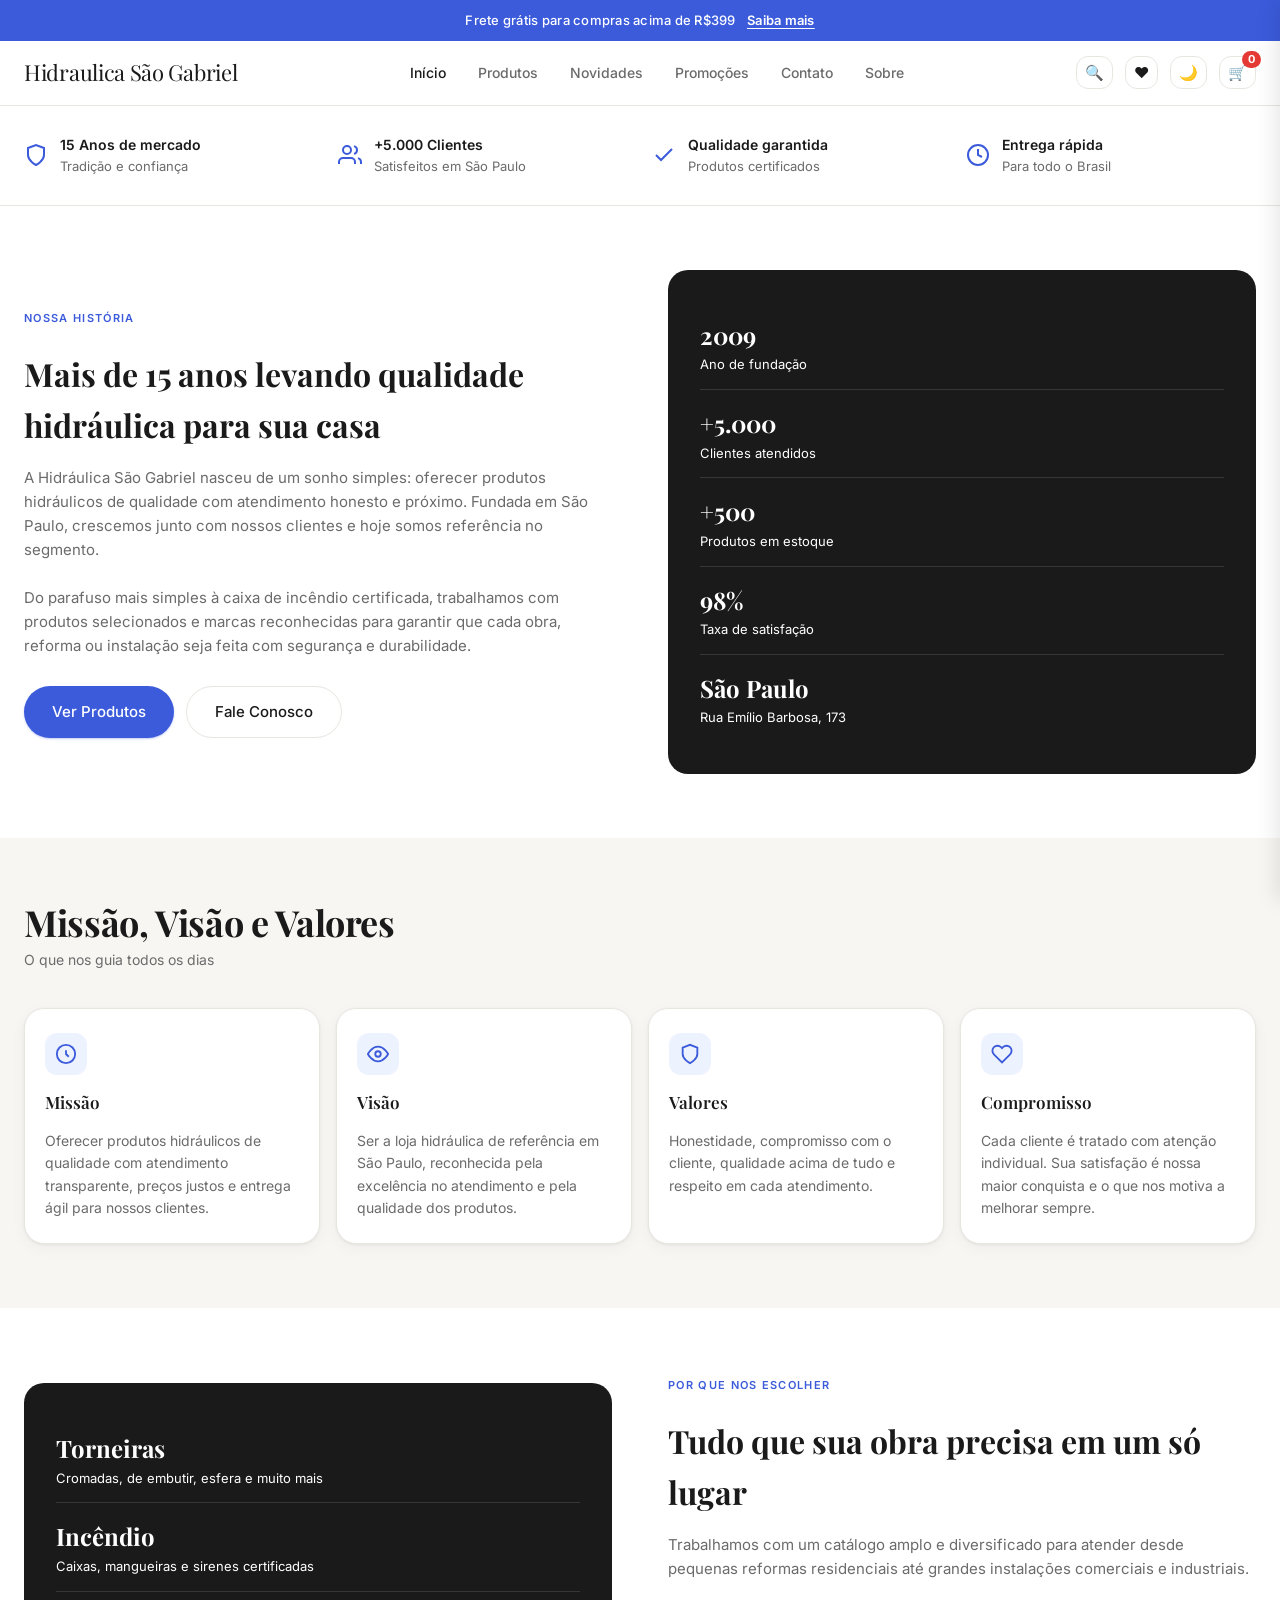
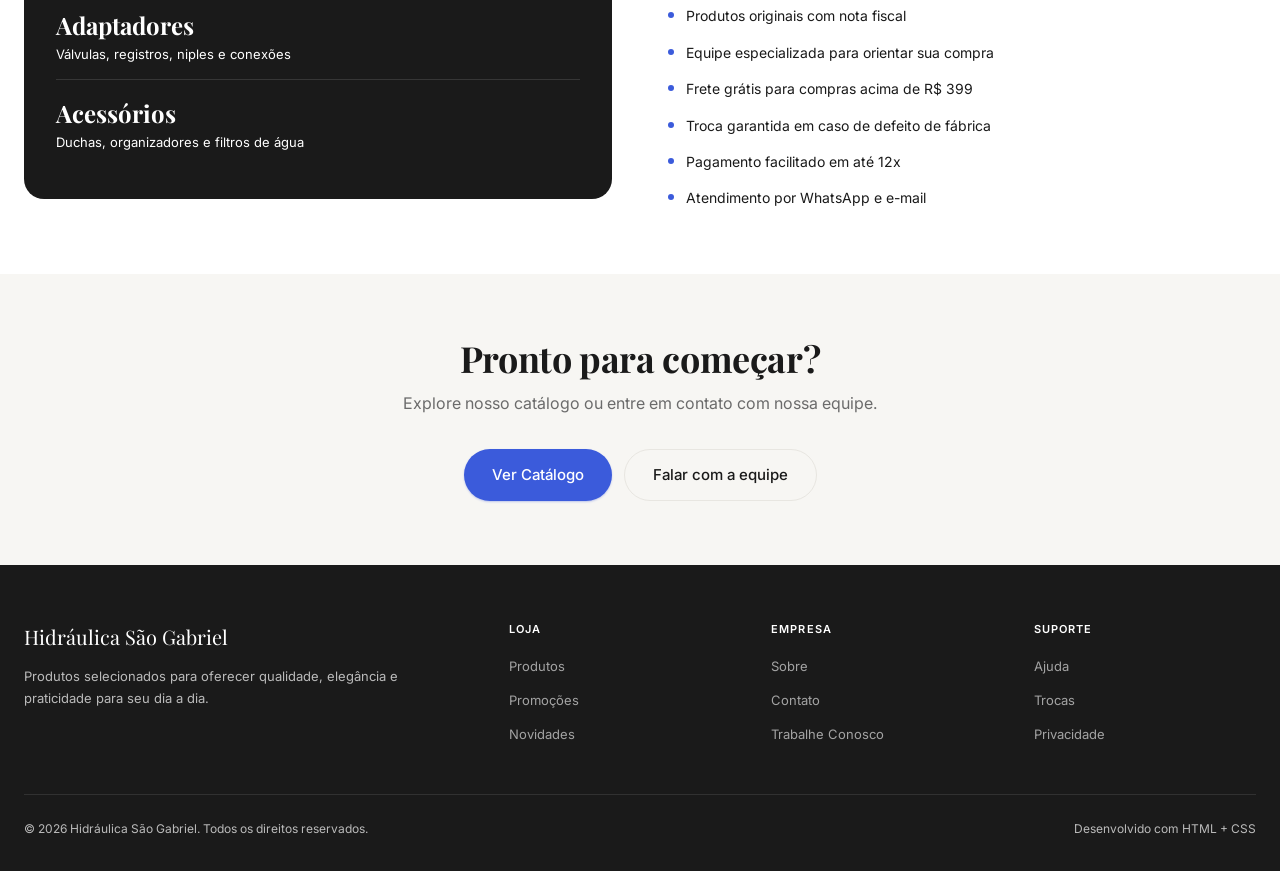
==== sobre.html @ 2b8fba4f "Add sobre.html with company information" ====
<!DOCTYPE html>
<html lang="pt-BR">
<head>
    <meta charset="UTF-8">
    <meta name="viewport" content="width=device-width, initial-scale=1.0">
    <title>Sobre — Hidráulica São Gabriel</title>
    <link rel="stylesheet" href="style.css">
</head>
<body>

    <!-- Banner -->
    <div class="promo-banner">
        Frete grátis para compras acima de R$399
        <a href="#">Saiba mais</a>
    </div>

    <!-- Header -->
    <header class="header">
        <div class="container header__inner">

            <a href="index.html" class="header__logo">
                Hidraulica São Gabriel
            </a>

             <nav>
                <ul class="header__nav">
                    <li><a href="index.html" class="active">Início</a></li>
                    <li><a href="produtos.html">Produtos</a></li>
                    <li><a href="novidades.html">Novidades</a></li>
                    <li><a href="promocoes.html">Promoções</a></li>
                    <li><a href="contato.html">Contato</a></li>
                    <li><a href="Sobree.html">Sobre</a></li>
                </ul>
            </nav>

            <div class="header__actions">
                <button class="btn--icon">🔍</button>
                <button class="btn--icon">❤️</button>
                <button class="btn--icon" id="theme-toggle">🌙</button>
                <button class="btn--icon" id="cart-toggle">
                    🛒
                    <span class="cart-count" id="cart-count">0</span>
                </button>
            </div>

        </div>
    </header>

    <!-- Trust Bar -->
    <div class="trust-bar">
        <div class="container">
            <div class="trust-bar__grid">

                <div class="trust-bar__item">
                    <svg width="24" height="24" fill="none" stroke="currentColor" stroke-width="2" viewBox="0 0 24 24">
                        <path d="M12 22s8-4 8-10V5l-8-3-8 3v7c0 6 8 10 8 10z"/>
                    </svg>
                    <div>
                        <strong>15 Anos de mercado</strong>
                        Tradição e confiança
                    </div>
                </div>

                <div class="trust-bar__item">
                    <svg width="24" height="24" fill="none" stroke="currentColor" stroke-width="2" viewBox="0 0 24 24">
                        <path d="M17 21v-2a4 4 0 0 0-4-4H5a4 4 0 0 0-4 4v2"/><circle cx="9" cy="7" r="4"/><path d="M23 21v-2a4 4 0 0 0-3-3.87"/><path d="M16 3.13a4 4 0 0 1 0 7.75"/>
                    </svg>
                    <div>
                        <strong>+5.000 Clientes</strong>
                        Satisfeitos em São Paulo
                    </div>
                </div>

                <div class="trust-bar__item">
                    <svg width="24" height="24" fill="none" stroke="currentColor" stroke-width="2" viewBox="0 0 24 24">
                        <polyline points="20 6 9 17 4 12"/>
                    </svg>
                    <div>
                        <strong>Qualidade garantida</strong>
                        Produtos certificados
                    </div>
                </div>

                <div class="trust-bar__item">
                    <svg width="24" height="24" fill="none" stroke="currentColor" stroke-width="2" viewBox="0 0 24 24">
                        <circle cx="12" cy="12" r="10"/><polyline points="12 6 12 12 16 14"/>
                    </svg>
                    <div>
                        <strong>Entrega rápida</strong>
                        Para todo o Brasil
                    </div>
                </div>

            </div>
        </div>
    </div>

    <!-- Hero da página Sobre -->
    <section class="section">
        <div class="container">
            <div class="about-strip">

                <div>
                    <span class="hero__eyebrow">Nossa História</span>
                    <h1 class="about-strip__title">
                        Mais de 15 anos levando qualidade hidráulica para sua casa
                    </h1>
                    <p class="about-strip__text">
                        A Hidráulica São Gabriel nasceu de um sonho simples: oferecer produtos hidráulicos de qualidade com atendimento honesto e próximo. Fundada em São Paulo, crescemos junto com nossos clientes e hoje somos referência no segmento.
                    </p>
                    <p class="about-strip__text">
                        Do parafuso mais simples à caixa de incêndio certificada, trabalhamos com produtos selecionados e marcas reconhecidas para garantir que cada obra, reforma ou instalação seja feita com segurança e durabilidade.
                    </p>
                    <div style="display:flex; gap:12px; flex-wrap:wrap; margin-top:28px;">
                        <a href="produtos.html" class="btn btn--primary btn--lg">Ver Produtos</a>
                        <a href="contato.html" class="btn btn--ghost btn--lg">Fale Conosco</a>
                    </div>
                </div>

                <div class="about-strip__panel">
                    <div class="stat">
                        <strong>2009</strong>
                        Ano de fundação
                    </div>
                    <div class="stat">
                        <strong>+5.000</strong>
                        Clientes atendidos
                    </div>
                    <div class="stat">
                        <strong>+500</strong>
                        Produtos em estoque
                    </div>
                    <div class="stat">
                        <strong>98%</strong>
                        Taxa de satisfação
                    </div>
                    <div class="stat">
                        <strong>São Paulo</strong>
                        Rua Emílio Barbosa, 173
                    </div>
                </div>

            </div>
        </div>
    </section>

    <!-- Missão, Visão e Valores -->
    <section class="section section--surface">
        <div class="container">

            <div class="section-header">
                <div>
                    <h2 class="section-header__title">Missão, Visão e Valores</h2>
                    <p class="section-header__sub">O que nos guia todos os dias</p>
                </div>
            </div>

            <div class="categories-grid">

                <div class="category-card">
                    <div class="category-card__icon">
                        <svg width="22" height="22" fill="none" stroke="currentColor" stroke-width="2" viewBox="0 0 24 24">
                            <circle cx="12" cy="12" r="10"/><path d="M12 8v4l3 3"/>
                        </svg>
                    </div>
                    <div class="category-card__name">Missão</div>
                    <p class="category-card__count" style="font-size:14px; line-height:1.6;">
                        Oferecer produtos hidráulicos de qualidade com atendimento transparente, preços justos e entrega ágil para nossos clientes.
                    </p>
                </div>

                <div class="category-card">
                    <div class="category-card__icon">
                        <svg width="22" height="22" fill="none" stroke="currentColor" stroke-width="2" viewBox="0 0 24 24">
                            <path d="M1 12s4-8 11-8 11 8 11 8-4 8-11 8-11-8-11-8z"/><circle cx="12" cy="12" r="3"/>
                        </svg>
                    </div>
                    <div class="category-card__name">Visão</div>
                    <p class="category-card__count" style="font-size:14px; line-height:1.6;">
                        Ser a loja hidráulica de referência em São Paulo, reconhecida pela excelência no atendimento e pela qualidade dos produtos.
                    </p>
                </div>

                <div class="category-card">
                    <div class="category-card__icon">
                        <svg width="22" height="22" fill="none" stroke="currentColor" stroke-width="2" viewBox="0 0 24 24">
                            <path d="M12 22s8-4 8-10V5l-8-3-8 3v7c0 6 8 10 8 10z"/>
                        </svg>
                    </div>
                    <div class="category-card__name">Valores</div>
                    <p class="category-card__count" style="font-size:14px; line-height:1.6;">
                        Honestidade, compromisso com o cliente, qualidade acima de tudo e respeito em cada atendimento.
                    </p>
                </div>

                <div class="category-card">
                    <div class="category-card__icon">
                        <svg width="22" height="22" fill="none" stroke="currentColor" stroke-width="2" viewBox="0 0 24 24">
                            <path d="M20.84 4.61a5.5 5.5 0 0 0-7.78 0L12 5.67l-1.06-1.06a5.5 5.5 0 0 0-7.78 7.78l1.06 1.06L12 21.23l7.78-7.78 1.06-1.06a5.5 5.5 0 0 0 0-7.78z"/>
                        </svg>
                    </div>
                    <div class="category-card__name">Compromisso</div>
                    <p class="category-card__count" style="font-size:14px; line-height:1.6;">
                        Cada cliente é tratado com atenção individual. Sua satisfação é nossa maior conquista e o que nos motiva a melhorar sempre.
                    </p>
                </div>

            </div>
        </div>
    </section>

    <!-- Por que nos escolher -->
    <section class="section">
        <div class="container">
            <div class="about-strip">

                <div class="about-strip__panel">
                    <div class="stat">
                        <strong>Torneiras</strong>
                        Cromadas, de embutir, esfera e muito mais
                    </div>
                    <div class="stat">
                        <strong>Incêndio</strong>
                        Caixas, mangueiras e sirenes certificadas
                    </div>
                    <div class="stat">
                        <strong>Adaptadores</strong>
                        Válvulas, registros, niples e conexões
                    </div>
                    <div class="stat">
                        <strong>Acessórios</strong>
                        Duchas, organizadores e filtros de água
                    </div>
                </div>

                <div>
                    <span class="hero__eyebrow">Por que nos escolher</span>
                    <h2 class="about-strip__title">
                        Tudo que sua obra precisa em um só lugar
                    </h2>
                    <p class="about-strip__text">
                        Trabalhamos com um catálogo amplo e diversificado para atender desde pequenas reformas residenciais até grandes instalações comerciais e industriais.
                    </p>
                    <ul class="about-strip__list">
                        <li>Produtos originais com nota fiscal</li>
                        <li>Equipe especializada para orientar sua compra</li>
                        <li>Frete grátis para compras acima de R$ 399</li>
                        <li>Troca garantida em caso de defeito de fábrica</li>
                        <li>Pagamento facilitado em até 12x</li>
                        <li>Atendimento por WhatsApp e e-mail</li>
                    </ul>
                </div>

            </div>
        </div>
    </section>

    <!-- CTA final -->
    <section class="section section--surface">
        <div class="container text-center">
            <h2 class="section-header__title">Pronto para começar?</h2>
            <p class="text-muted" style="margin-top:12px; margin-bottom:32px; font-size:16px;">
                Explore nosso catálogo ou entre em contato com nossa equipe.
            </p>
            <div style="display:flex; gap:12px; justify-content:center; flex-wrap:wrap;">
                <a href="produtos.html" class="btn btn--primary btn--lg">Ver Catálogo</a>
                <a href="contato.html" class="btn btn--ghost btn--lg">Falar com a equipe</a>
            </div>
        </div>
    </section>

    <!-- Footer -->
    <footer class="footer">
        <div class="container">
            <div class="footer__grid">

                <div>
                    <div class="footer__logo">Hidráulica São Gabriel</div>
                    <p class="footer__desc">Produtos selecionados para oferecer qualidade, elegância e praticidade para seu dia a dia.</p>
                </div>

                <div>
                    <h4 class="footer__heading">Loja</h4>
                    <ul class="footer__links">
                        <li><a href="produtos.html">Produtos</a></li>
                        <li><a href="#">Promoções</a></li>
                        <li><a href="#">Novidades</a></li>
                    </ul>
                </div>

                <div>
                    <h4 class="footer__heading">Empresa</h4>
                    <ul class="footer__links">
                        <li><a href="sobre.html">Sobre</a></li>
                        <li><a href="contato.html">Contato</a></li>
                        <li><a href="#">Trabalhe Conosco</a></li>
                    </ul>
                </div>

                <div>
                    <h4 class="footer__heading">Suporte</h4>
                    <ul class="footer__links">
                        <li><a href="#">Ajuda</a></li>
                        <li><a href="#">Trocas</a></li>
                        <li><a href="#">Privacidade</a></li>
                    </ul>
                </div>

            </div>

            <div class="footer__bottom">
                <span>©️ 2026 Hidráulica São Gabriel. Todos os direitos reservados.</span>
                <span>Desenvolvido com HTML + CSS</span>
            </div>
        </div>
    </footer>

    <!-- Carrinho lateral -->
    <div class="cart-overlay" id="cart-overlay"></div>

    <aside class="cart-sidebar" id="cart-sidebar">
        <div class="cart-sidebar__header">
            <h3>Seu carrinho</h3>
            <button class="cart-close" id="cart-close">✕</button>
        </div>
        <div class="cart-sidebar__items" id="cart-items"></div>
        <div class="cart-sidebar__footer">
            <div class="cart-total">
                <span>Total</span>
                <span id="cart-total">R$ 0,00</span>
            </div>
            <button class="btn btn--primary" style="width:100%;">Finalizar Compra</button>
        </div>
    </aside>

    <script src="cart.js"></script>
    <script>
    const themeBtn = document.getElementById("theme-toggle");

    themeBtn.addEventListener("click", () => {
        document.body.classList.toggle("dark-mode");
        if (document.body.classList.contains("dark-mode")) {
            themeBtn.textContent = "☀️";
            localStorage.setItem("theme", "dark");
        } else {
            themeBtn.textContent = "🌙";
            localStorage.setItem("theme", "light");
        }
    });

    if (localStorage.getItem("theme") === "dark") {
        document.body.classList.add("dark-mode");
        themeBtn.textContent = "☀️";
    }
    </script>

</body>
</html>
---- style.css ----
@import url('https://fonts.googleapis.com/css2?family=Inter:wght@300;400;500;600&family=Playfair+Display:wght@600&display=swap');

/* ── Tokens ─────────────────────────────────── */
:root {
  --color-bg:        #FFFFFF;
  --color-surface:   #F7F6F3;
  --color-border:    #E8E6E1;
  --color-text:      #1A1A1A;
  --color-muted:     #6B6B6B;
  --color-accent:    #3B5BDB;
  --color-accent-dk: #2F4AC0;
  --color-danger:    #E03131;
  --color-success:   #2F9E44;

  --font-display: 'Playfair Display', Georgia, serif;
  --font-ui:      'Inter', system-ui, sans-serif;

  --radius-sm:  6px;
  --radius-md:  12px;
  --radius-lg:  20px;
  --radius-pill: 999px;

  --shadow-card:  0 1px 3px rgba(0,0,0,.06), 0 4px 16px rgba(0,0,0,.04);
  --shadow-hover: 0 4px 12px rgba(0,0,0,.10), 0 12px 32px rgba(0,0,0,.08);
  --shadow-btn:   0 1px 2px rgba(59,91,219,.30);

  --transition: 200ms cubic-bezier(.4,0,.2,1);
  --max-width: 1280px;
}

/* ── Reset leve ─────────────────────────────── */
*, *::before, *::after { box-sizing: border-box; margin: 0; padding: 0; }
html { scroll-behavior: smooth; }
body {
  font-family: var(--font-ui);
  font-size: 15px;
  line-height: 1.6;
  color: var(--color-text);
  background: var(--color-bg);
  -webkit-font-smoothing: antialiased;
}
img { display: block; max-width: 100%; }
a { color: inherit; text-decoration: none; }
button, input, select, textarea {
  font-family: inherit;
  font-size: inherit;
}

/* ── Layout ─────────────────────────────────── */
.container {
  width: 100%;
  max-width: var(--max-width);
  margin-inline: auto;
  padding-inline: 24px;
}

.section {
  padding-block: 64px;
}

.section--surface {
  background: var(--color-surface);
}

/* ── Header / Nav ───────────────────────────── */
.header {
  position: sticky;
  top: 0;
  z-index: 100;
  background: rgba(255,255,255,.92);
  backdrop-filter: blur(12px);
  border-bottom: 1px solid var(--color-border);
}

.header__inner {
  display: flex;
  align-items: center;
  justify-content: space-between;
  height: 64px;
}

.header__logo {
  font-family: var(--font-display);
  font-size: 22px;
  letter-spacing: -.3px;
  color: var(--color-text);
}

.header__nav {
  display: flex;
  align-items: center;
  gap: 32px;
  list-style: none;
}

.header__nav a {
  font-size: 14px;
  font-weight: 500;
  color: var(--color-muted);
  transition: color var(--transition);
}

.header__nav a:hover,
.header__nav a.active {
  color: var(--color-text);
}

.header__actions {
  display: flex;
  align-items: center;
  gap: 12px;
}

/* ── Hero ───────────────────────────────────── */
  .hero {
    padding-block: 96px 80px;
    text-align: center;
    position: relative;
    background: var(--color-bg);
}


.hero__eyebrow {
  display: inline-block;
  font-size: 11px;
  font-weight: 600;
  letter-spacing: .12em;
  text-transform: uppercase;
  color: var(--color-accent);
  margin-bottom: 20px;
}

.hero__title {
  font-family: var(--font-display);
  font-size: clamp(36px, 5vw, 64px);
  line-height: 1.1;
  letter-spacing: -.02em;
  max-width: 700px;
  margin-inline: auto;
  margin-bottom: 20px;
}

.hero__subtitle {
  font-size: 17px;
  color: var(--color-muted);
  max-width: 480px;
  margin-inline: auto;
  margin-bottom: 36px;
}

.hero__actions {
  display: flex;
  align-items: center;
  justify-content: center;
  gap: 12px;
  flex-wrap: wrap;
}

/* ── Botões ─────────────────────────────────── */
.btn {
  display: inline-flex;
  align-items: center;
  justify-content: center;
  gap: 8px;
  padding: 10px 22px;
  border-radius: var(--radius-pill);
  font-size: 14px;
  font-weight: 500;
  cursor: pointer;
  border: none;
  transition: all var(--transition);
  white-space: nowrap;
}

.btn--primary {
  background: var(--color-accent);
  color: #fff;
  box-shadow: var(--shadow-btn);
}
.btn--primary:hover {
  background: var(--color-accent-dk);
  box-shadow: 0 2px 8px rgba(59,91,219,.40);
  transform: translateY(-1px);
}
.btn--primary:active { transform: translateY(0); }

.btn--ghost {
  background: transparent;
  color: var(--color-text);
  border: 1.5px solid var(--color-border);
}
.btn--ghost:hover {
  border-color: var(--color-text);
  background: var(--color-surface);
}

.btn--sm { padding: 7px 16px; font-size: 13px; }
.btn--lg { padding: 13px 28px; font-size: 15px; }
.btn--icon {
  position: relative;
  padding: 8px;
  border-radius: var(--radius-md);
  background: transparent;
  border: 1.5px solid var(--color-border);
  color: var(--color-text);
  cursor: pointer;
  transition: all var(--transition);
  line-height: 1;
}
.btn--icon:hover { background: var(--color-surface); border-color: var(--color-text); }

/* ── Badge / Tag ────────────────────────────── */
.badge {
  display: inline-flex;
  align-items: center;
  padding: 3px 10px;
  border-radius: var(--radius-pill);
  font-size: 11px;
  font-weight: 600;
  letter-spacing: .04em;
  text-transform: uppercase;
}
.badge--new      { background: #EDF2FF; color: var(--color-accent); }
.badge--sale     { background: #FFF0F0; color: var(--color-danger); }
.badge--sold-out { background: var(--color-surface); color: var(--color-muted); }
.badge--success  { background: #EBFBEE; color: var(--color-success); }

/* ── Grid de produtos ───────────────────────── */
.products-grid {
  display: grid;
  grid-template-columns: repeat(auto-fill, minmax(240px, 1fr));
  gap: 24px;
}

/* ── Card de produto ────────────────────────── */
.product-card {
  background: var(--color-bg);
  border-radius: var(--radius-md);
  overflow: hidden;
  box-shadow: var(--shadow-card);
  transition: box-shadow var(--transition), transform var(--transition);
  cursor: pointer;
}
.product-card:hover {
  box-shadow: var(--shadow-hover);
  transform: translateY(-3px);
}

.product-card__image {
  aspect-ratio: 4 / 3;
  background: var(--color-surface);
  overflow: hidden;
  position: relative;
}
.product-card__image img {
  width: 100%;
  height: 100%;
  object-fit: cover;
  transition: transform 400ms ease;
}
.product-card:hover .product-card__image img {
  transform: scale(1.04);
}

.product-card__badges {
  position: absolute;
  top: 12px;
  left: 12px;
  display: flex;
  gap: 6px;
}

.product-card__wishlist {
  position: absolute;
  top: 10px;
  right: 10px;
  background: rgba(255,255,255,.85);
  backdrop-filter: blur(4px);
  border: none;
  border-radius: var(--radius-pill);
  width: 34px;
  height: 34px;
  display: flex;
  align-items: center;
  justify-content: center;
  cursor: pointer;
  color: var(--color-muted);
  transition: all var(--transition);
}
.product-card__wishlist:hover { color: var(--color-danger); }

.product-card__body {
  padding: 16px;
}

.product-card__category {
  font-size: 11px;
  font-weight: 600;
  letter-spacing: .08em;
  text-transform: uppercase;
  color: var(--color-muted);
  margin-bottom: 4px;
}

.product-card__name {
  font-size: 15px;
  font-weight: 500;
  line-height: 1.35;
  margin-bottom: 10px;
}

.product-card__footer {
  display: flex;
  align-items: center;
  justify-content: space-between;
}

.product-card__price {
  display: flex;
  align-items: baseline;
  gap: 6px;
}
.product-card__price .current {
  font-size: 17px;
  font-weight: 600;
}
.product-card__price .original {
  font-size: 13px;
  color: var(--color-muted);
  text-decoration: line-through;
}

/* ── Cabeçalho de seção ─────────────────────── */
.section-header {
  display: flex;
  align-items: flex-end;
  justify-content: space-between;
  margin-bottom: 36px;
  gap: 16px;
}
.section-header__title {
  font-family: var(--font-display);
  font-size: clamp(24px, 3vw, 36px);
  line-height: 1.15;
  letter-spacing: -.01em;
}
.section-header__sub {
  font-size: 14px;
  color: var(--color-muted);
  margin-top: 6px;
}

/* ── Banner promocional ─────────────────────── */
.promo-banner {
  background: var(--color-accent);
  color: #fff;
  text-align: center;
  padding: 10px 24px;
  font-size: 13px;
  font-weight: 500;
  letter-spacing: .02em;
}
.promo-banner a {
  color: #fff;
  text-decoration: underline;
  text-underline-offset: 3px;
  margin-left: 8px;
  font-weight: 600;
}

/* ── Filtros / Pills ────────────────────────── */
.filter-bar {
  display: flex;
  align-items: center;
  gap: 8px;
  flex-wrap: wrap;
  margin-bottom: 32px;
}

.filter-pill {
  padding: 6px 16px;
  border-radius: var(--radius-pill);
  border: 1.5px solid var(--color-border);
  font-size: 13px;
  font-weight: 500;
  cursor: pointer;
  background: var(--color-bg);
  color: var(--color-muted);
  transition: all var(--transition);
}
.filter-pill:hover  { border-color: var(--color-text); color: var(--color-text); }
.filter-pill.active { border-color: var(--color-accent); background: #EDF2FF; color: var(--color-accent); }

/* ── Campo de busca ─────────────────────────── */
.search-field {
  position: relative;
  width: 100%;
  max-width: 360px;
}
.search-field__icon {
  position: absolute;
  left: 14px;
  top: 50%;
  transform: translateY(-50%);
  color: var(--color-muted);
  pointer-events: none;
}
.search-field input {
  width: 100%;
  padding: 10px 14px 10px 42px;
  border: 1.5px solid var(--color-border);
  border-radius: var(--radius-pill);
  background: var(--color-surface);
  color: var(--color-text);
  font-size: 14px;
  outline: none;
  transition: border-color var(--transition), background var(--transition);
}
.search-field input::placeholder { color: var(--color-muted); }
.search-field input:focus {
  border-color: var(--color-accent);
  background: var(--color-bg);
}

/* ── Inputs genéricos ───────────────────────── */
.field { margin-bottom: 20px; }
.field label {
  display: block;
  font-size: 13px;
  font-weight: 500;
  margin-bottom: 6px;
}
.field input,
.field select,
.field textarea {
  width: 100%;
  padding: 10px 14px;
  border: 1.5px solid var(--color-border);
  border-radius: var(--radius-sm);
  background: var(--color-bg);
  color: var(--color-text);
  font-size: 14px;
  outline: none;
  transition: border-color var(--transition);
}
.field input:focus,
.field select:focus,
.field textarea:focus {
  border-color: var(--color-accent);
}
.field textarea { resize: vertical; min-height: 100px; }
.field .hint {
  font-size: 12px;
  color: var(--color-muted);
  margin-top: 5px;
}
.field.has-error input { border-color: var(--color-danger); }
.field .error-msg { font-size: 12px; color: var(--color-danger); margin-top: 5px; }

/* ── Rating / Estrelas ──────────────────────── */
.rating {
  display: flex;
  align-items: center;
  gap: 4px;
}
.rating__stars { color: #F59F00; letter-spacing: 1px; }
.rating__count { font-size: 12px; color: var(--color-muted); }

/* ── Divider ────────────────────────────────── */
.divider {
  height: 1px;
  background: var(--color-border);
  margin-block: 40px;
}

/* ── Footer ─────────────────────────────────── */
.footer {
  background: var(--color-text);
  color: rgba(255,255,255,.7);
  padding-block: 56px 32px;
}
.footer__grid {
  display: grid;
  grid-template-columns: 2fr 1fr 1fr 1fr;
  gap: 40px;
  margin-bottom: 48px;
}
.footer__logo {
  font-family: var(--font-display);
  font-size: 20px;
  color: #fff;
  margin-bottom: 12px;
}
.footer__desc { font-size: 13px; line-height: 1.7; }
.footer__heading {
  font-size: 11px;
  font-weight: 600;
  letter-spacing: .1em;
  text-transform: uppercase;
  color: #fff;
  margin-bottom: 16px;
}
.footer__links { list-style: none; display: flex; flex-direction: column; gap: 10px; }
.footer__links a {
  font-size: 13px;
  color: rgba(255,255,255,.6);
  transition: color var(--transition);
}
.footer__links a:hover { color: #fff; }
.footer__bottom {
  display: flex;
  align-items: center;
  justify-content: space-between;
  padding-top: 24px;
  border-top: 1px solid rgba(255,255,255,.1);
  font-size: 12px;
}

/* ── Responsivo ─────────────────────────────── */
@media (max-width: 900px) {
  .footer__grid { grid-template-columns: 1fr 1fr; }
  .header__nav  { display: none; }
}
@media (max-width: 600px) {
  .section { padding-block: 40px; }
  .hero    { padding-block: 56px 40px; }
  .footer__grid  { grid-template-columns: 1fr; }
  .footer__bottom { flex-direction: column; gap: 8px; text-align: center; }
  .section-header { flex-direction: column; align-items: flex-start; }
  .products-grid { grid-template-columns: repeat(2, 1fr); gap: 14px; }
}

/* ── Utilitários ────────────────────────────── */
.text-center  { text-align: center; }
.text-muted   { color: var(--color-muted); }
.font-display { font-family: var(--font-display); }
.sr-only {
  position: absolute;
  width: 1px; height: 1px;
  padding: 0; margin: -1px;
  overflow: hidden;
  clip: rect(0,0,0,0);
  white-space: nowrap;
  border: 0;
}

/* ── Skeleton loader ────────────────────────── */
@keyframes shimmer {
  from { background-position: -400px 0; }
  to   { background-position:  400px 0; }
}
.skeleton {
  background: linear-gradient(90deg,
    var(--color-surface) 0%,
    #EDECEA 50%,
    var(--color-surface) 100%
  );
  background-size: 800px 100%;
  animation: shimmer 1.4s infinite linear;
  border-radius: var(--radius-sm);
}

/* =============================================
   Carrinho de compras — sidebar
   ============================================= */

.cart-count {
    position: absolute;
    top: -6px;
    right: -6px;
    background: #e53935;
    color: #fff;
    font-size: 11px;
    font-weight: 700;
    line-height: 1;
    padding: 3px 6px;
    border-radius: 999px;
    min-width: 18px;
    text-align: center;
}

.cart-overlay {
    position: fixed;
    inset: 0;
    background: rgba(0, 0, 0, 0.45);
    opacity: 0;
    visibility: hidden;
    transition: opacity 0.25s ease;
    z-index: 998;
}

.cart-overlay.active {
    opacity: 1;
    visibility: visible;
}

.cart-sidebar {
    position: fixed;
    top: 0;
    right: 0;
    height: 100%;
    width: min(380px, 100%);
    background: #fff;
    display: flex;
    flex-direction: column;
    transform: translateX(100%);
    transition: transform 0.3s ease;
    z-index: 999;
    box-shadow: -4px 0 20px rgba(0, 0, 0, 0.1);
}

.cart-sidebar.active {
    transform: translateX(0);
}

.cart-sidebar__header {
    display: flex;
    align-items: center;
    justify-content: space-between;
    padding: 20px;
    border-bottom: 1px solid #eee;
}

.cart-sidebar__header h3 {
    margin: 0;
    font-size: 18px;
}

.cart-close {
    background: none;
    border: none;
    font-size: 20px;
    cursor: pointer;
    line-height: 1;
    color: #888;
}

.cart-close:hover {
    color: #333;
}

.cart-sidebar__items {
    flex: 1;
    overflow-y: auto;
    padding: 12px 20px;
}

.cart-item {
    display: flex;
    gap: 12px;
    padding: 12px 0;
    border-bottom: 1px solid #f2f2f2;
}
.cart-item:last-child { border-bottom: none; }

.cart-item__img {
    width: 60px;
    height: 60px;
    object-fit: cover;
    border-radius: 8px;
    flex-shrink: 0;
}

.cart-item__info {
    flex: 1;
    display: flex;
    flex-direction: column;
    gap: 4px;
}

.cart-item__name {
    font-size: 13px;
    font-weight: 600;
    line-height: 1.3;
}

.cart-item__price {
    font-size: 13px;
    color: #666;
}

.cart-item__controls {
    display: flex;
    align-items: center;
    gap: 8px;
    margin-top: 4px;
}

.cart-item__qty-btn {
    width: 24px;
    height: 24px;
    border: 1px solid #ddd;
    background: #fff;
    border-radius: 6px;
    cursor: pointer;
    font-size: 14px;
    line-height: 1;
    display: flex;
    align-items: center;
    justify-content: center;
}

.cart-item__qty-btn:hover {
    background: #f5f5f5;
}

.cart-item__qty {
    font-size: 13px;
    font-weight: 600;
    min-width: 20px;
    text-align: center;
}

.cart-item__remove {
    background: none;
    border: none;
    color: #e53935;
    font-size: 12px;
    cursor: pointer;
    margin-left: auto;
}

.cart-item__remove:hover {
    text-decoration: underline;
}

.cart-empty {
    text-align: center;
    color: #999;
    padding: 40px 20px;
    font-size: 14px;
}

.cart-sidebar__footer {
    padding: 20px;
    border-top: 1px solid #eee;
}

.cart-total {
    display: flex;
    justify-content: space-between;
    font-size: 16px;
    font-weight: 700;
    margin-bottom: 14px;
}

/* =============================================
   DARK MODE
   ============================================= */

body.dark-mode {
    --color-bg: #121212;
    --color-surface: #1e1e1e;
    --color-border: #333;
    --color-text: #f5f5f5;
    --color-muted: #b0b0b0;
    --color-accent: #4c6fff;
    --color-accent-dk: #3557e6;
}

body.dark-mode {
    background: var(--color-bg);
    color: var(--color-text);
}

body.dark-mode .header {
    background: rgba(18,18,18,.95);
    border-bottom: 1px solid var(--color-border);
}

body.dark-mode .product-card,
body.dark-mode .cart-sidebar {
    background: var(--color-surface);
}

body.dark-mode .product-card__category,
body.dark-mode .section-header__sub,
body.dark-mode .text-muted {
    color: var(--color-muted);
}

body.dark-mode .search-field input {
    background: #2a2a2a;
    color: white;
    border-color: #444;
}

body.dark-mode .search-field input::placeholder {
    color: #999;
}

body.dark-mode .btn--ghost {
    color: white;
    border-color: #555;
}

body.dark-mode .btn--ghost:hover {
    background: #2a2a2a;
}

body.dark-mode .section--surface {
    background: #1a1a1a;
}

body.dark-mode .product-card__wishlist {
    background: rgba(40,40,40,.9);
    color: white;
}

body.dark-mode .filter-pill {
    background: #1e1e1e;
    color: #ccc;
    border-color: #444;
}

body.dark-mode .filter-pill.active {
    background: #243b73;
    color: white;
    border-color: #4c6fff;
}

body.dark-mode .cart-sidebar__header,
body.dark-mode .cart-sidebar__footer {
    border-color: #333;
}

body.dark-mode .footer {
    background: #0a0a0a;
}

body.dark-mode .footer__links a {
    color: rgba(255,255,255,.7);
}

body.dark-mode .footer__links a:hover {
    color: white;
}

body.dark-mode .field input,
body.dark-mode .field textarea,
body.dark-mode .field select {
    background: #2a2a2a;
    color: white;
    border-color: #444;
}

body.dark-mode .promo-banner {
    background: #243b73;
}

/* =============================================
   Extensões para o index — trilha de confiança,
   categorias e diferenciais (mesmo design system)
   ============================================= */

.trust-bar {
  border-bottom: 1px solid var(--color-border);
}
.trust-bar__grid {
  display: grid;
  grid-template-columns: repeat(4, 1fr);
  gap: 24px;
  padding-block: 28px;
}
.trust-bar__item {
  display: flex;
  align-items: center;
  gap: 12px;
  font-size: 13px;
  color: var(--color-muted);
}
.trust-bar__item svg { flex-shrink: 0; color: var(--color-accent); }
.trust-bar__item strong {
  display: block;
  color: var(--color-text);
  font-size: 14px;
  font-weight: 600;
}

.categories-grid {
  display: grid;
  grid-template-columns: repeat(4, 1fr);
  gap: 16px;
  margin-top: 28px;
}
.category-card {
  background: var(--color-bg);
  border: 1.5px solid var(--color-border);
  border-radius: var(--radius-lg);
  padding: 24px 20px;
  display: flex;
  flex-direction: column;
  gap: 14px;
  box-shadow: var(--shadow-card);
  transition: box-shadow var(--transition), transform var(--transition), border-color var(--transition);
}
.category-card:hover {
  box-shadow: var(--shadow-hover);
  transform: translateY(-3px);
  border-color: var(--color-accent);
}
.category-card__icon {
  width: 42px; height: 42px;
  border-radius: var(--radius-md);
  background: #EDF2FF;
  color: var(--color-accent);
  display: flex; align-items: center; justify-content: center;
}
.category-card__name {
  font-family: var(--font-display);
  font-size: 17px;
  font-weight: 600;
}
.category-card__count {
  font-size: 12.5px;
  color: var(--color-muted);
}

.about-strip {
  display: grid;
  grid-template-columns: 1fr 1fr;
  gap: 56px;
  align-items: center;
}
.about-strip__title {
  font-family: var(--font-display);
  font-size: clamp(24px, 3vw, 32px);
  margin-bottom: 16px;
}
.about-strip__text {
  color: var(--color-muted);
  margin-bottom: 24px;
}
.about-strip__list {
  list-style: none;
  display: flex;
  flex-direction: column;
  gap: 14px;
}
.about-strip__list li {
  display: flex;
  gap: 12px;
  align-items: flex-start;
  font-size: 14px;
}
.about-strip__list li::before {
  content: "";
  flex-shrink: 0;
  width: 6px; height: 6px;
  margin-top: 7px;
  border-radius: 999px;
  background: var(--color-accent);
}
.about-strip__panel {
  background: var(--color-text);
  color: #fff;
  border-radius: var(--radius-lg);
  padding: 32px;
}
.about-strip__panel .stat {
  padding: 14px 0;
  border-bottom: 1px solid rgba(255,255,255,.12);
  font-size: 13px;
}
.about-strip__panel .stat:last-child { border-bottom: none; }
.about-strip__panel .stat strong {
  font-family: var(--font-display);
  font-size: 24px;
  color: #fff;
  display: block;
}

@media (max-width: 900px) {
  .trust-bar__grid { grid-template-columns: repeat(2, 1fr); }
  .categories-grid { grid-template-columns: repeat(2, 1fr); }
  .about-strip { grid-template-columns: 1fr; }
}
@media (max-width: 600px) {
  .trust-bar__grid { grid-template-columns: 1fr; }
  .categories-grid { grid-template-columns: 1fr; }
}
.video-container{
    width:100%;
    max-width:900px;
    margin:40px auto;
    aspect-ratio:16/9;
}

.video-container iframe{
    width:100%;
    height:100%;
    border:none;
    border-radius:16px;
    box-shadow:0 10px 30px rgba(0,0,0,.2);}
.header__logo img{
    width: 120px;
    height: auto;
}
/* ── Dark mode — página Sobre ───────────────── */
body.dark-mode .category-card {
    background: #1e1e1e;
    border-color: #333;
}

body.dark-mode .category-card__name {
    color: #f5f5f5;
}

body.dark-mode .category-card__count {
    color: #b0b0b0;
}

body.dark-mode .category-card__icon {
    background: #243b73;
    color: #4c6fff;
}

body.dark-mode .about-strip__title {
    color: #f5f5f5;
}

body.dark-mode .about-strip__text {
    color: #b0b0b0;
}

body.dark-mode .about-strip__list li {
    color: #b0b0b0;
}

body.dark-mode .trust-bar {
    border-color: #333;
}

body.dark-mode .trust-bar__item {
    color: #b0b0b0;
}

body.dark-mode .trust-bar__item strong {
    color: #f5f5f5;
}

body.dark-mode .hero__eyebrow {
    color: #4c6fff;
}
body.dark-mode .about-strip__panel {
    background: #1a1a2e;
    border: 1px solid #333;
}

body.dark-mode .about-strip__panel .stat {
    border-color: rgba(255,255,255,.12);
}

body.dark-mode .about-strip__panel .stat strong {
    color: #fff;
}

body.dark-mode .about-strip__panel .stat {
    color: #b0b0b0;
}
.hero {
    background-image: linear-gradient(
        rgba(0, 0, 0, 0.5),
        rgba(0, 0, 0, 0.5)
    ), url('img/foto-agua.jpg');
    background-size: cover;
    background-position: center;
    color: #fff;
}

body.dark-mode .hero {
    background-image: linear-gradient(
        rgba(0, 0, 0, 0.7),
        rgba(0, 0, 0, 0.7)
    ), url('img/foto-agua.jpg');
}
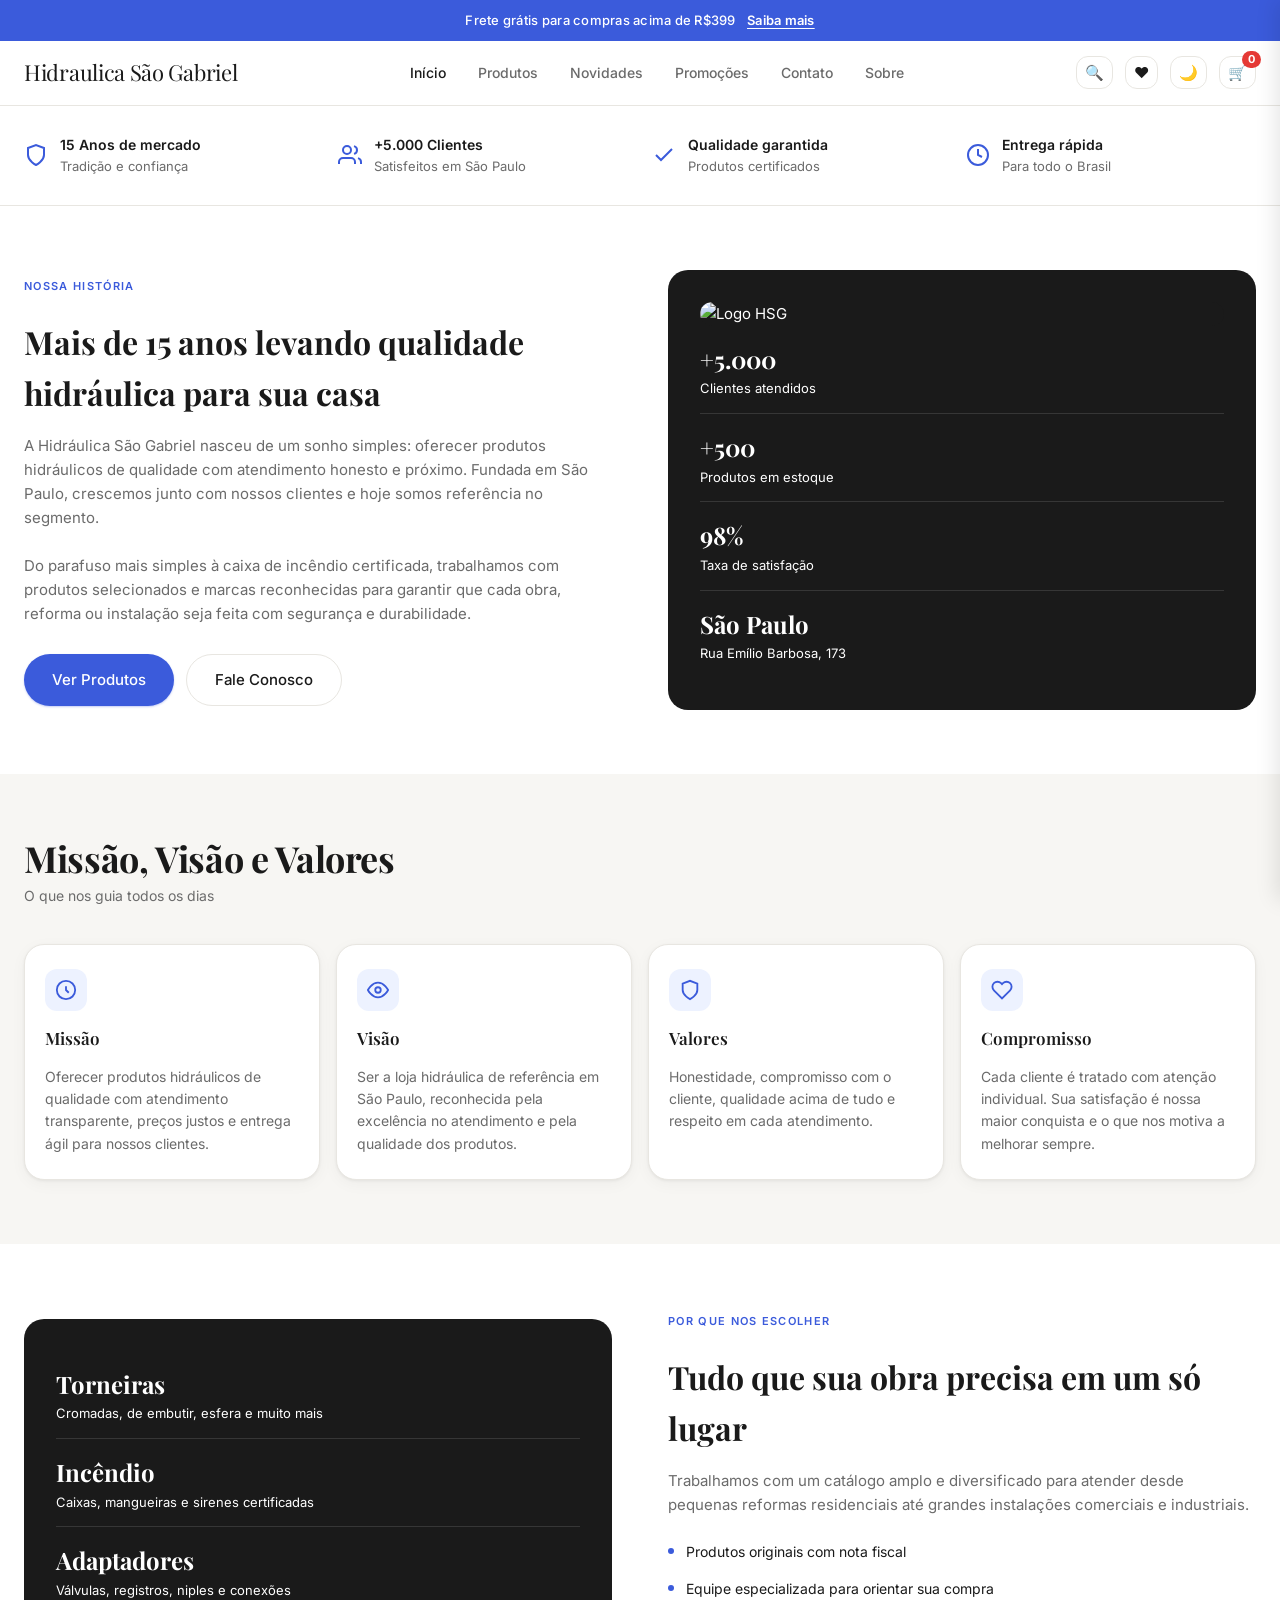
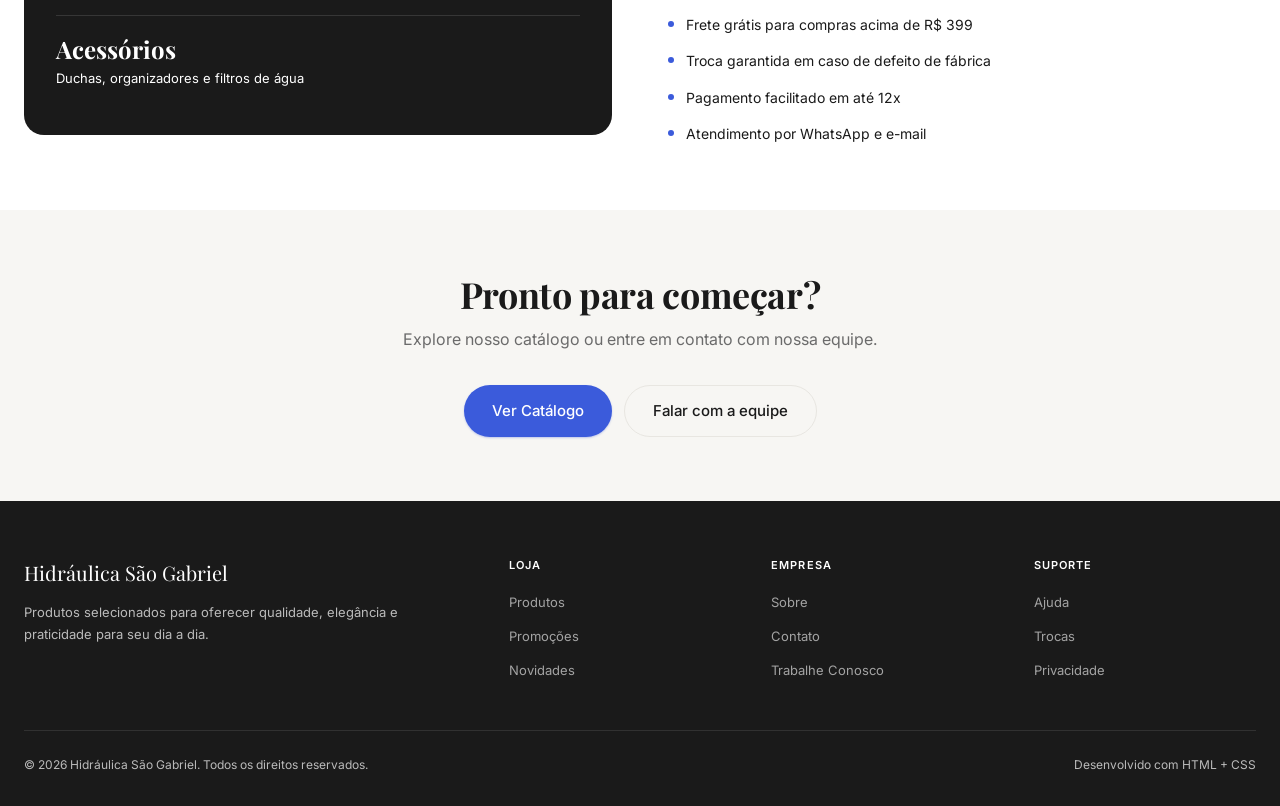
==== commit a61f9a86: "Update 'Sobre' section with new image and styles Added a new image to the 'Sobre' section and adjust" ====
--- a/sobre.html
+++ b/sobre.html
@@ -94,6 +94,7 @@
             </div>
         </div>
     </div>
+    
 
     <!-- Hero da página Sobre -->
     <section class="section">
@@ -118,10 +119,10 @@
                 </div>
 
                 <div class="about-strip__panel">
-                    <div class="stat">
-                        <strong>2009</strong>
-                        Ano de fundação
-                    </div>
+                     <div class="about-strip__panel" style="padding: 0; overflow: hidden;">
+            <img src="img/foto-pessoa.png" alt="Logo HSG"
+                 style="width: 100%; height: 100%; object-fit: cover; display: block;">
+        </div>
                     <div class="stat">
                         <strong>+5.000</strong>
                         Clientes atendidos
